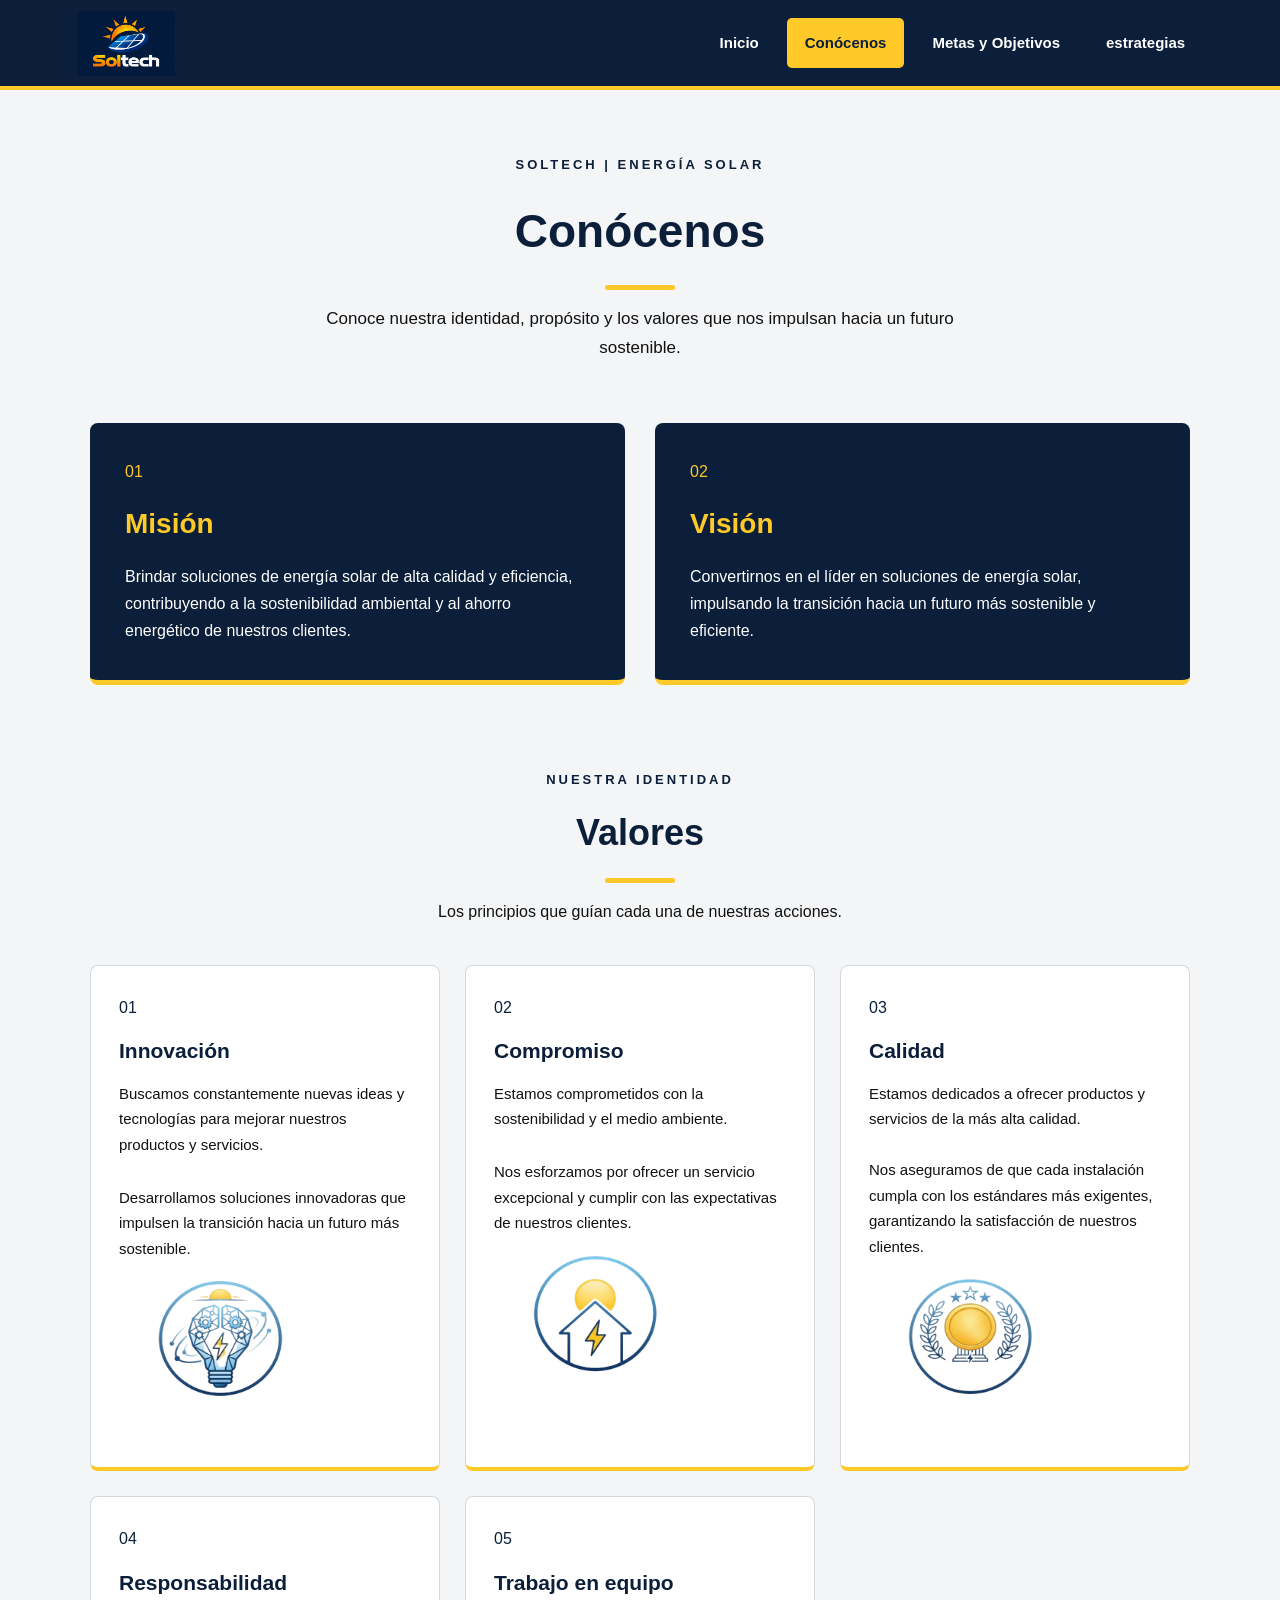
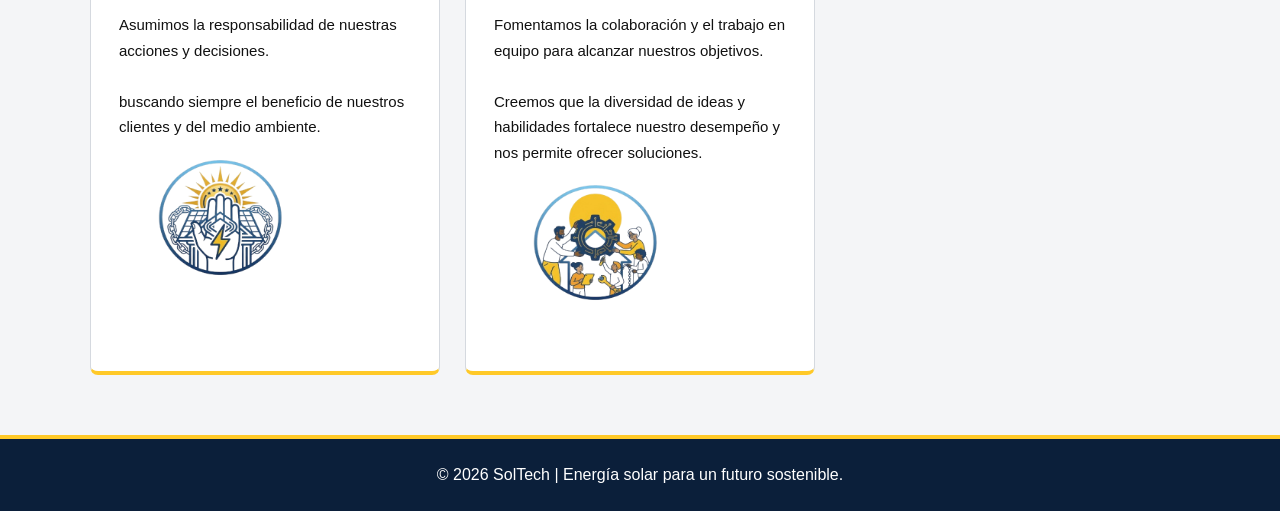
==== conocenos.html @ 7b95f1e0 "nuevas imagenes" ====
<!DOCTYPE html>
<html lang="es">

<head>
    <meta charset="UTF-8">
    <meta name="viewport" content="width=device-width, initial-scale=1.0">
    <title>SolTech | Conócenos</title>

    <link rel="stylesheet" href="conocenos.css">
</head>

<body>

    <!-- NAVEGACION -->
    <nav class="navbar">

        <a class="logo" href="inicio.html">
            <img src="img/Logo-Solari.png" alt="Logo SolTech">
        </a>

        <div class="nav-links">
            <a href="inicio.html">Inicio</a>
            <a href="conocenos.html" class="activo">Conócenos</a>
            <a href="metas-objetivos.html">Metas y Objetivos</a>
            <a href="estrategias.html">estrategias</a>
        </div>

    </nav>

    <!-- CONTENIDO -->
    <main class="contenido">

        <header class="encabezado">
            <span class="etiqueta">SOLTECH | ENERGÍA SOLAR</span>
            <h1>Conócenos</h1>
            <div class="linea"></div>

            <p>
                Conoce nuestra identidad, propósito y los valores
                que nos impulsan hacia un futuro sostenible.
            </p>
        </header>

        <!-- MISION Y VISION -->
        <section class="presentacion">

            <article class="bloque">
                <span class="numero">01</span>
                <h2>Misión</h2>

                <p>
                    Brindar soluciones de energía solar de alta calidad y eficiencia,
                    contribuyendo a la sostenibilidad ambiental y al ahorro energético
                    de nuestros clientes.
                </p>
            </article>

            <article class="bloque">
                <span class="numero">02</span>
                <h2>Visión</h2>

                <p>
                    Convertirnos en el líder en soluciones de energía solar,
                    impulsando la transición hacia un futuro más sostenible y eficiente.
                </p>
            </article>

        </section>

        <!-- VALORES -->
        <section class="seccion-valores">

            <header class="titulo-valores">
                <span class="etiqueta">NUESTRA IDENTIDAD</span>
                <h2>Valores</h2>
                <div class="linea"></div>

                <p>Los principios que guían cada una de nuestras acciones.</p>
            </header>

            <div class="valores-container">

                <article class="valor">
                    <span class="numero">01</span>
                    <h3>Innovación</h3>
                    <p>
                        Buscamos constantemente nuevas ideas y tecnologías
                        para mejorar nuestros productos y servicios.
                    </p>
                    <br>
                    <p>
                     Desarrollamos soluciones innovadoras que impulsen la transición hacia un futuro más sostenible.
                    </p>
                    <img src="img/innovacion.png" alt="Innovación" width="200px" height="170px">
                </article>

                <article class="valor">
                    <span class="numero">02</span>
                    <h3>Compromiso</h3>
                    <p>
                        Estamos comprometidos con la sostenibilidad
                        y el medio ambiente.
                    </p>
                    <br>
                    <p>
                        Nos esforzamos por ofrecer un servicio excepcional
                        y cumplir con las expectativas de nuestros clientes.
                    </p>
                    <img src="img/Gemini_Generated_Image_dfj1f4dfj1f4dfj1-removebg-preview.png" alt="Compromiso" width="200px" height="170px">
                </article>

                <article class="valor">
                    <span class="numero">03</span>
                    <h3>Calidad</h3>
                    <p>
                        Estamos dedicados a ofrecer productos y servicios
                        de la más alta calidad.
                        <br>
                        <br>
                        Nos aseguramos de que cada instalación cumpla con los estándares más exigentes,
                        garantizando la satisfacción de nuestros clientes.
                    </p>
                    <img src="img/calidad2.png" alt="Calidad" width="200px" height="170px">
                </article>

                <article class="valor">
                    <span class="numero">04</span>
                    <h3>Responsabilidad</h3>
                    <p>
                        Asumimos la responsabilidad de nuestras acciones y decisiones.
                        <br>
                        <br>
                        buscando siempre el beneficio de nuestros clientes
                        y del medio ambiente.
                    </p>
                    <img src="img/responsabilidad.png" alt="Responsabilidad" width="200px" height="170px">
                </article>

                <article class="valor">
                    <span class="numero">05</span>
                    <h3>Trabajo en equipo</h3>
                    <p>
                        Fomentamos la colaboración y el trabajo en equipo
                        para alcanzar nuestros objetivos.
                        <br>
                        <br>
                        Creemos que la diversidad de ideas y habilidades fortalece nuestro desempeño y nos permite ofrecer soluciones.
                    </p>
                    <img src="img/trabajo.png" alt="Trabajo en equipo" width="200px" height="170px">
                </article>

            </div>

        </section>

    </main>

    <!-- PIE DE PAGINA -->
    <footer class="footer">
        <p>© 2026 SolTech | Energía solar para un futuro sostenible.</p>
    </footer>

</body>
</html>
---- conocenos.css ----
/* COLORES */
:root {
    --azul: #0B1F3A;
    --amarillo: #FFC928;
    --negro: #111111;
    --blanco: #FFFFFF;
    --gris: #F4F5F7;
}

/* GENERAL */
* {
    margin: 0;
    padding: 0;
    box-sizing: border-box;
}

body {
    font-family: Arial, Helvetica, sans-serif;
    background: var(--gris);
    color: var(--negro);
    line-height: 1.7;
}

/* NAVEGACION */
.navbar {
    width: 100%;
    min-height: 90px;
    background: var(--azul);
    padding: 10px 6%;

    display: flex;
    align-items: center;
    justify-content: space-between;

    border-bottom: 4px solid var(--amarillo);
}

.logo {
    display: flex;
    align-items: center;
    flex-shrink: 0;
}

.logo img {
    height: 65px;
    width: auto;
    display: block;
}

.nav-links {
    display: flex;
    align-items: center;
    gap: 10px;
}

.nav-links a {
    display: block;
    color: var(--blanco);
    text-decoration: none;
    font-size: 15px;
    font-weight: bold;

    padding: 12px 18px;
    border-radius: 5px;
    white-space: nowrap;

    transition: background-color 0.2s, color 0.2s;
}

.nav-links a:hover,
.nav-links a.activo {
    background: var(--amarillo);
    color: var(--azul);
}

/* CONTENIDO */
.contenido {
    max-width: 1150px;
    margin: 0 auto;
    padding: 60px 25px;
}

/* ENCABEZADO */
.encabezado {
    text-align: center;
    margin-bottom: 60px;
}

.etiqueta {
    color: var(--azul);
    font-size: 13px;
    font-weight: bold;
    letter-spacing: 3px;
}

.encabezado h1 {
    font-size: 46px;
    color: var(--azul);
    font-weight: bold;
    margin: 15px 0;
}

.linea {
    width: 70px;
    height: 5px;
    background: var(--amarillo);
    margin: 15px auto;
    border-radius: 5px;
}

.encabezado p {
    max-width: 650px;
    margin: 0 auto;
    font-size: 17px;
}

/* MISION Y VISION */
.presentacion {
    display: grid;
    grid-template-columns: repeat(2, 1fr);
    gap: 30px;
}

.bloque {
    background: var(--azul);
    color: var(--blanco);
    padding: 35px;
    border-radius: 8px;
    border-bottom: 5px solid var(--amarillo);
}

.bloque .numero {
    color: var(--amarillo);
}

.bloque h2 {
    color: var(--amarillo);
    font-size: 28px;
    margin: 15px 0;
}

.bloque p {
    color: var(--blanco);
    font-size: 16px;
}

/* VALORES */
.seccion-valores {
    margin-top: 80px;
}

.titulo-valores {
    text-align: center;
    margin-bottom: 40px;
}

.titulo-valores h2 {
    color: var(--azul);
    font-size: 36px;
    margin: 10px 0;
}

.valores-container {
    display: grid;
    grid-template-columns: repeat(3, 1fr);
    gap: 25px;
}

.valor {
    background: var(--blanco);
    padding: 28px;
    border: 1px solid #D5D9DF;
    border-bottom: 4px solid var(--amarillo);
    border-radius: 8px;
    transition: background-color 0.2s;
}

.valor .numero {
    color: var(--azul);
}

.valor h3 {
    color: var(--azul);
    font-size: 21px;
    margin: 12px 0;
}

.valor p {
    color: var(--negro);
    font-size: 15px;
}

/* HOVER */
.valor:hover {
    background: var(--azul);
}

.valor:hover h3,
.valor:hover .numero {
    color: var(--amarillo);
}

.valor:hover p {
    color: var(--blanco);
}

/* FOOTER */
.footer {
    background: var(--azul);
    color: var(--blanco);
    text-align: center;
    padding: 22px;
    border-top: 4px solid var(--amarillo);
}

/* RESPONSIVE */
@media (max-width: 800px) {

    .navbar {
        flex-direction: column;
        gap: 10px;
        padding: 15px;
    }

    .nav-links {
        justify-content: center;
        flex-wrap: wrap;
    }

    .presentacion {
        grid-template-columns: 1fr;
    }

    .valores-container {
        grid-template-columns: repeat(2, 1fr);
    }
}

@media (max-width: 550px) {

    .valores-container {
        grid-template-columns: 1fr;
    }

    .encabezado h1 {
        font-size: 34px;
    }

    .contenido {
        padding: 35px 15px;
    }

    .nav-links a {
        padding: 9px 10px;
        font-size: 13px;
    }
}
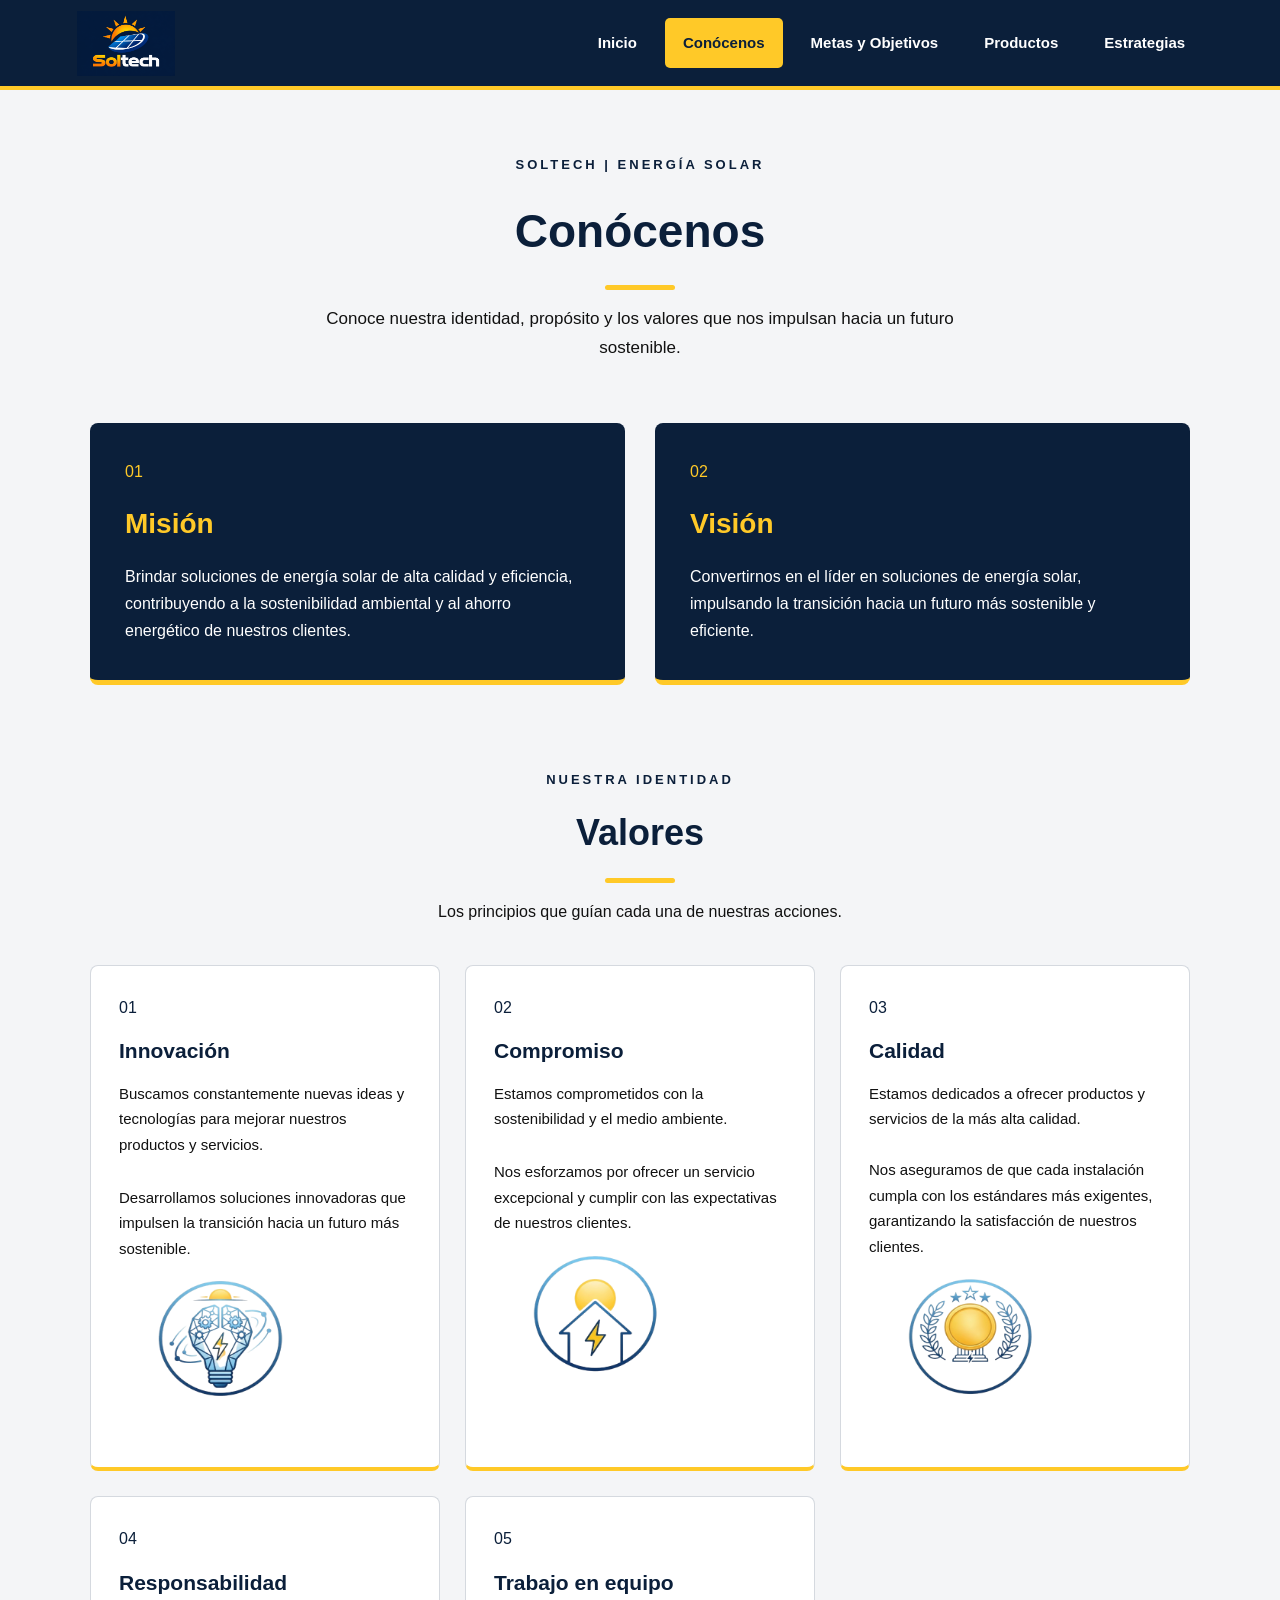
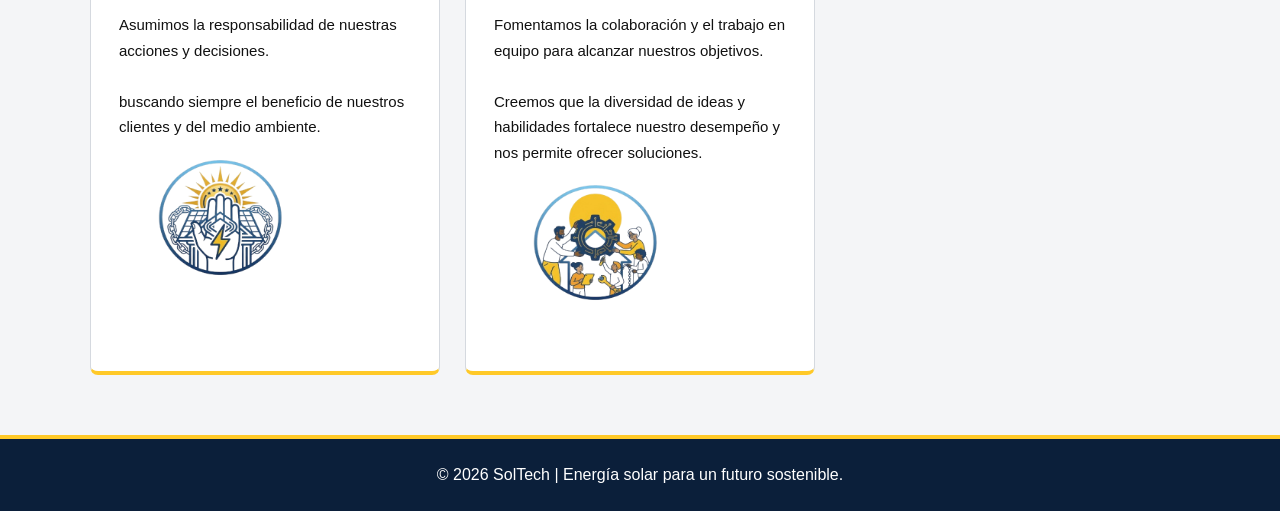
==== commit 1a0ca13f: "arreglos en el javascript" ====
--- a/conocenos.html
+++ b/conocenos.html
@@ -24,7 +24,8 @@
             <a href="inicio.html">Inicio</a>
             <a href="conocenos.html" class="activo">Conócenos</a>
             <a href="metas-objetivos.html">Metas y Objetivos</a>
-            <a href="estrategias.html">estrategias</a>
+            <a href="productos.html">Productos</a>
+            <a href="estrategias.html">Estrategias</a>
         </div>
 
     </nav>
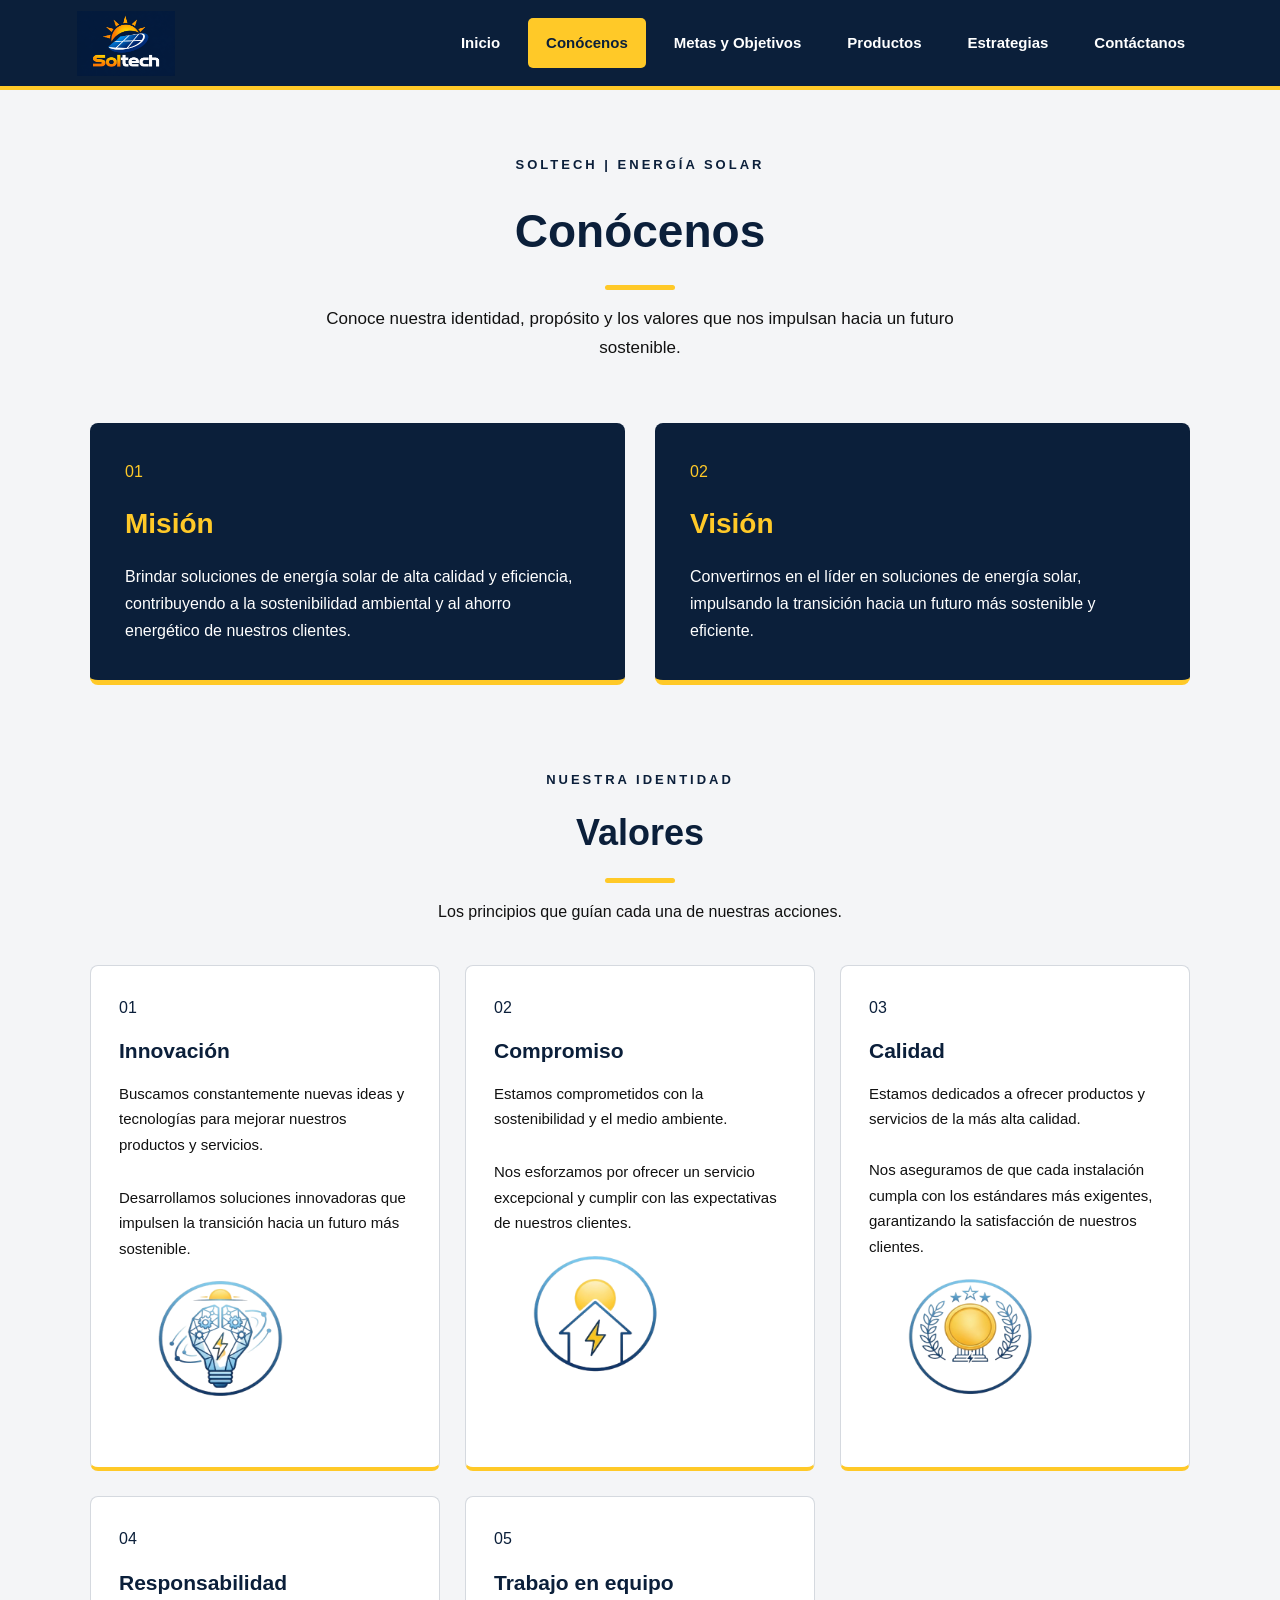
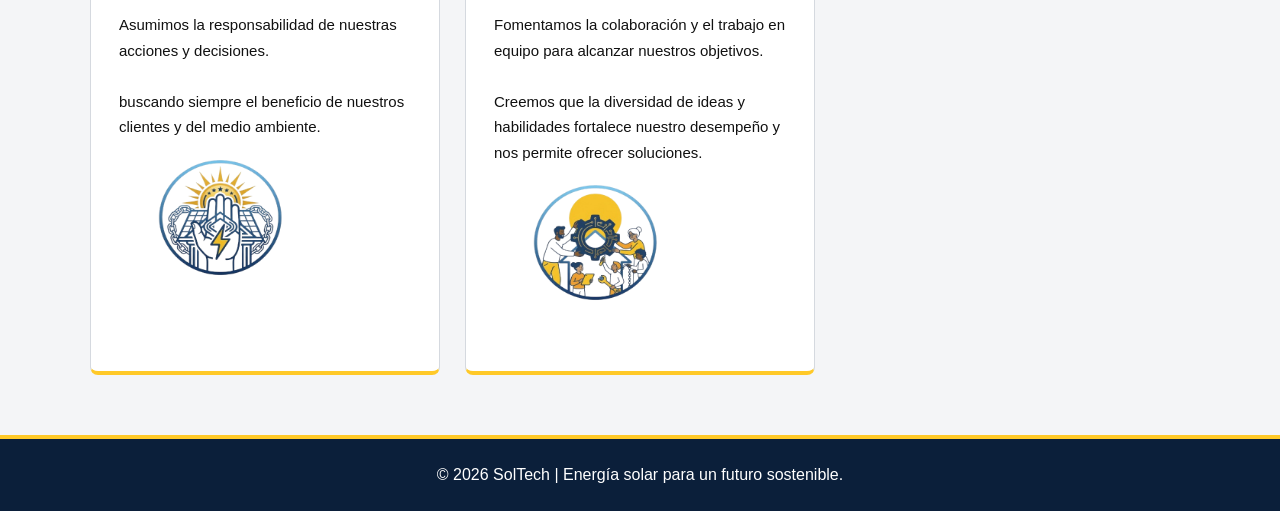
==== commit ce45ee53: "Integracion de contactanos en el navbar" ====
--- a/conocenos.html
+++ b/conocenos.html
@@ -26,6 +26,7 @@
             <a href="metas-objetivos.html">Metas y Objetivos</a>
             <a href="productos.html">Productos</a>
             <a href="estrategias.html">Estrategias</a>
+            <a href="contactanos.html">Contáctanos</a>
         </div>
 
     </nav>
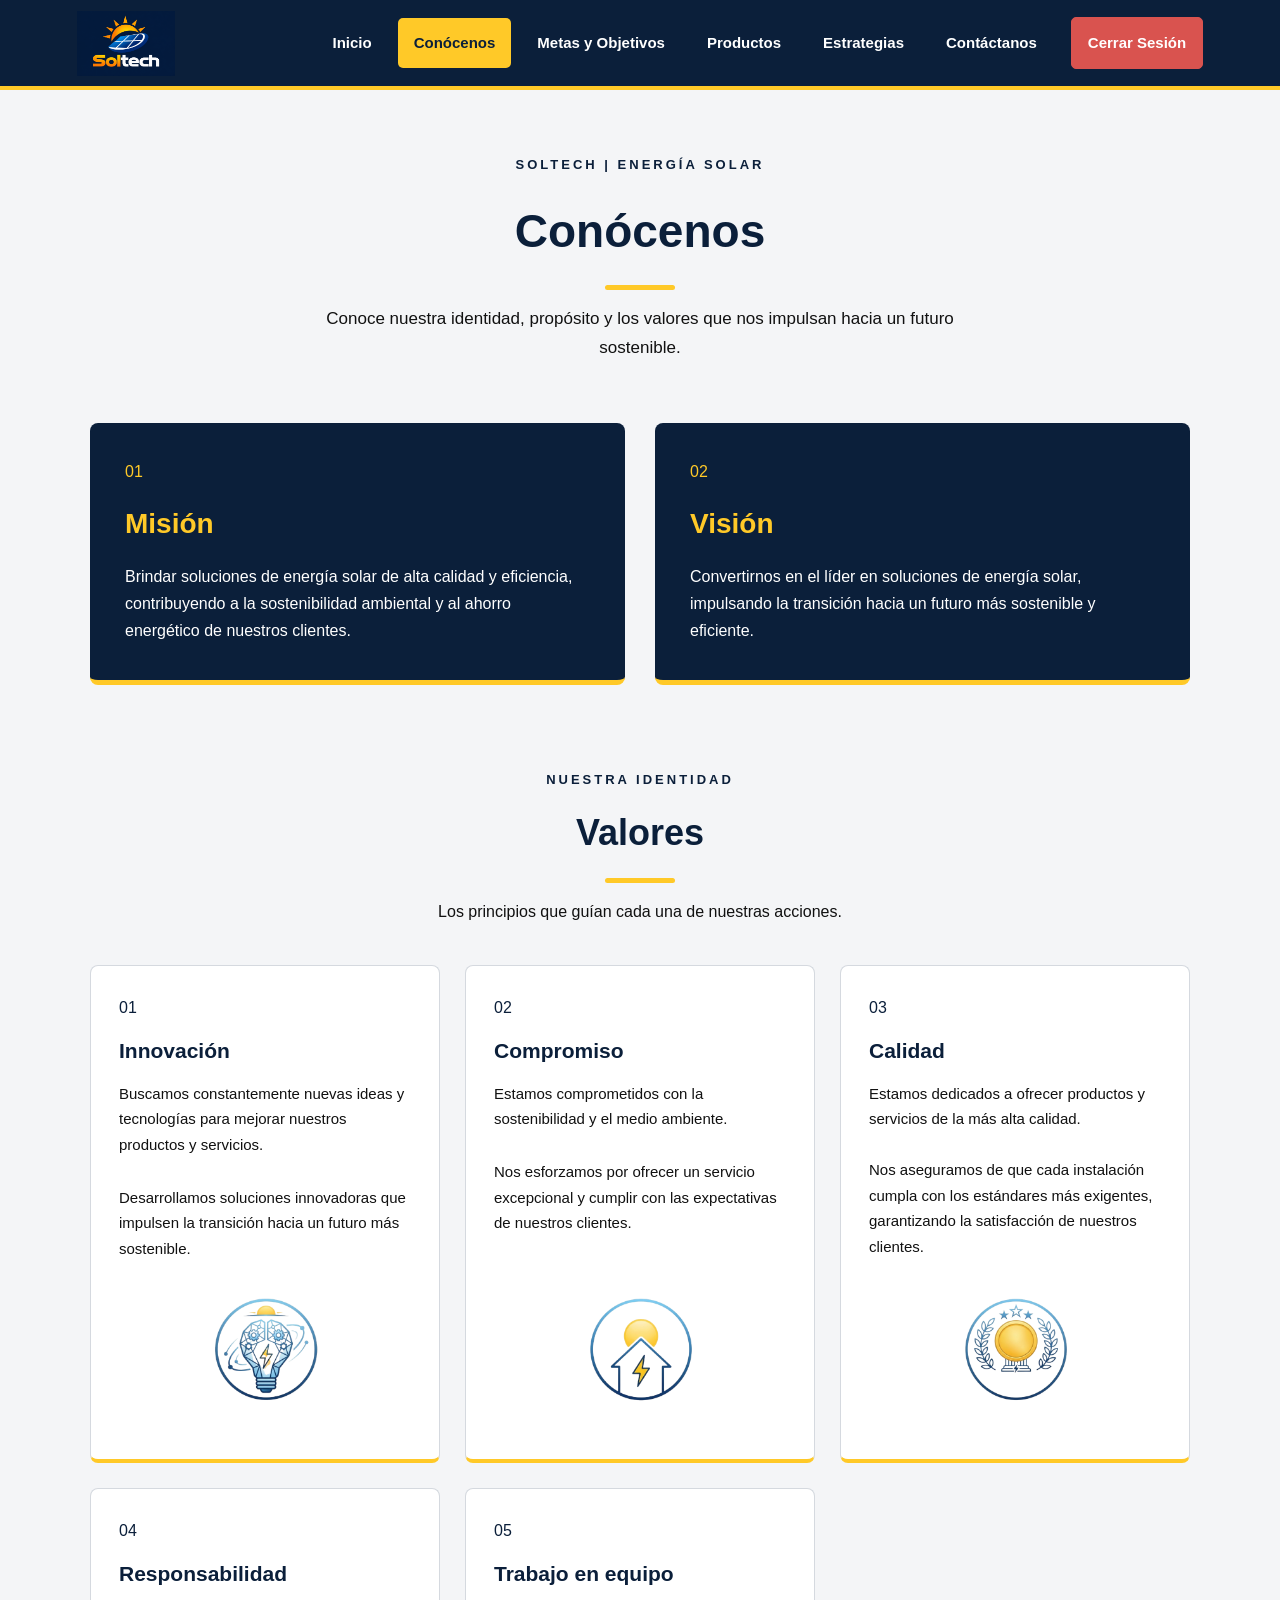
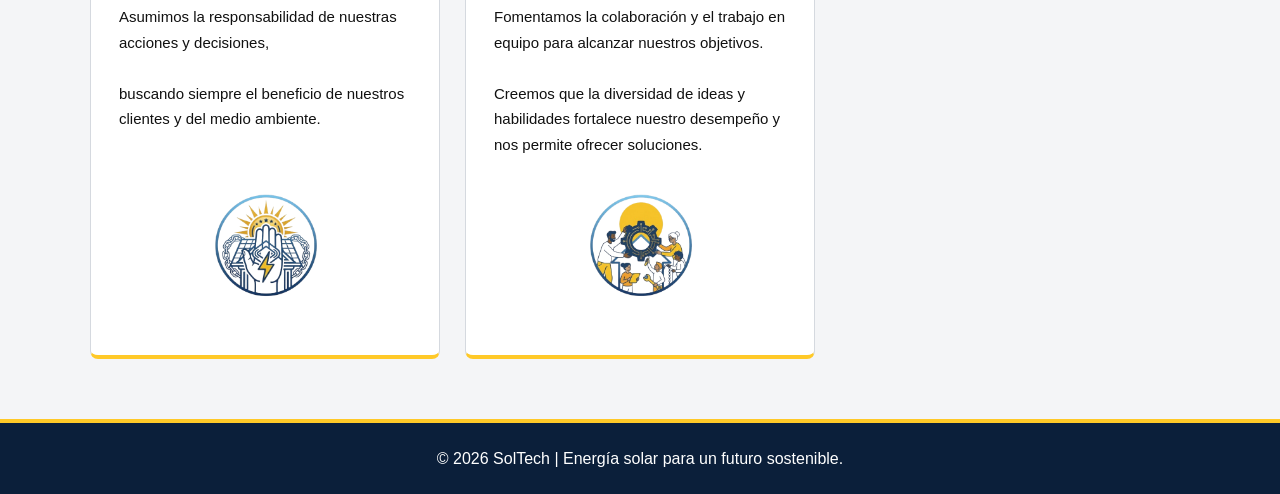
==== commit 7fed6c1e: "cambio de errores" ====
--- a/conocenos.html
+++ b/conocenos.html
@@ -1,5 +1,3 @@
-
-
 <!DOCTYPE html>
 <html lang="es">
 
@@ -7,13 +5,12 @@
     <meta charset="UTF-8">
     <meta name="viewport" content="width=device-width, initial-scale=1.0">
     <title>SolTech | Conócenos</title>
-
     <link rel="stylesheet" href="conocenos.css">
 </head>
 
 <body>
 
-    <!-- NAVEGACION -->
+    <!-- NAVEGACIÓN -->
     <nav class="navbar">
 
         <a class="logo" href="inicio.html">
@@ -27,6 +24,7 @@
             <a href="productos.html">Productos</a>
             <a href="estrategias.html">Estrategias</a>
             <a href="contactanos.html">Contáctanos</a>
+            <a href="index.html" class="btn-cerrar-sesion">Cerrar Sesión</a>
         </div>
 
     </nav>
@@ -45,7 +43,7 @@
             </p>
         </header>
 
-        <!-- MISION Y VISION -->
+        <!-- MISIÓN Y VISIÓN -->
         <section class="presentacion">
 
             <article class="bloque">
@@ -93,9 +91,9 @@
                     </p>
                     <br>
                     <p>
-                     Desarrollamos soluciones innovadoras que impulsen la transición hacia un futuro más sostenible.
+                        Desarrollamos soluciones innovadoras que impulsen la transición hacia un futuro más sostenible.
                     </p>
-                    <img src="img/innovacion.png" alt="Innovación" width="200px" height="170px">
+                    <img src="img/innovacion.png" alt="Innovación" width="200" height="170">
                 </article>
 
                 <article class="valor">
@@ -110,7 +108,7 @@
                         Nos esforzamos por ofrecer un servicio excepcional
                         y cumplir con las expectativas de nuestros clientes.
                     </p>
-                    <img src="img/Gemini_Generated_Image_dfj1f4dfj1f4dfj1-removebg-preview.png" alt="Compromiso" width="200px" height="170px">
+                    <img src="img/Gemini_Generated_Image_dfj1f4dfj1f4dfj1-removebg-preview.png" alt="Compromiso" width="200" height="170">
                 </article>
 
                 <article class="valor">
@@ -119,25 +117,23 @@
                     <p>
                         Estamos dedicados a ofrecer productos y servicios
                         de la más alta calidad.
-                        <br>
-                        <br>
+                        <br><br>
                         Nos aseguramos de que cada instalación cumpla con los estándares más exigentes,
                         garantizando la satisfacción de nuestros clientes.
                     </p>
-                    <img src="img/calidad2.png" alt="Calidad" width="200px" height="170px">
+                    <img src="img/calidad2.png" alt="Calidad" width="200" height="170">
                 </article>
 
                 <article class="valor">
                     <span class="numero">04</span>
                     <h3>Responsabilidad</h3>
                     <p>
-                        Asumimos la responsabilidad de nuestras acciones y decisiones.
-                        <br>
-                        <br>
+                        Asumimos la responsabilidad de nuestras acciones y decisiones,
+                        <br><br>
                         buscando siempre el beneficio de nuestros clientes
                         y del medio ambiente.
                     </p>
-                    <img src="img/responsabilidad.png" alt="Responsabilidad" width="200px" height="170px">
+                    <img src="img/responsabilidad.png" alt="Responsabilidad" width="200" height="170">
                 </article>
 
                 <article class="valor">
@@ -146,11 +142,10 @@
                     <p>
                         Fomentamos la colaboración y el trabajo en equipo
                         para alcanzar nuestros objetivos.
-                        <br>
-                        <br>
+                        <br><br>
                         Creemos que la diversidad de ideas y habilidades fortalece nuestro desempeño y nos permite ofrecer soluciones.
                     </p>
-                    <img src="img/trabajo.png" alt="Trabajo en equipo" width="200px" height="170px">
+                    <img src="img/trabajo.png" alt="Trabajo en equipo" width="200" height="170">
                 </article>
 
             </div>
@@ -159,10 +154,10 @@
 
     </main>
 
-    <!-- PIE DE PAGINA -->
+    <!-- PIE DE PÁGINA -->
     <footer class="footer">
         <p>© 2026 SolTech | Energía solar para un futuro sostenible.</p>
     </footer>
 
 </body>
-</html>
+</html>
--- a/conocenos.css
+++ b/conocenos.css
@@ -1,5 +1,4 @@
 
-/* COLORES */
 :root {
     --azul: #0B1F3A;
     --amarillo: #FFC928;
@@ -8,7 +7,7 @@
     --gris: #F4F5F7;
 }
 
-/* GENERAL */
+
 * {
     margin: 0;
     padding: 0;
@@ -20,19 +19,19 @@
     background: var(--gris);
     color: var(--negro);
     line-height: 1.7;
-}
-
-/* NAVEGACION */
+    overflow-x: hidden;
+}
+
+
 .navbar {
     width: 100%;
     min-height: 90px;
     background: var(--azul);
     padding: 10px 6%;
-
     display: flex;
     align-items: center;
     justify-content: space-between;
-
+    gap: 20px;
     border-bottom: 4px solid var(--amarillo);
 }
 
@@ -60,11 +59,9 @@
     text-decoration: none;
     font-size: 15px;
     font-weight: bold;
-
-    padding: 12px 18px;
+    padding: 12px 16px;
     border-radius: 5px;
     white-space: nowrap;
-
     transition: background-color 0.2s, color 0.2s;
 }
 
@@ -72,6 +69,19 @@
 .nav-links a.activo {
     background: var(--amarillo);
     color: var(--azul);
+}
+
+.nav-links a.btn-cerrar-sesion {
+    background-color: #d9534f;
+    color: var(--blanco);
+    border: 1px solid #d9534f;
+    margin-left: 8px;
+}
+
+.nav-links a.btn-cerrar-sesion:hover {
+    background-color: #b52b27;
+    border-color: #b52b27;
+    color: var(--blanco);
 }
 
 /* CONTENIDO */
@@ -115,7 +125,7 @@
     font-size: 17px;
 }
 
-/* MISION Y VISION */
+/* MISIÓN Y VISIÓN */
 .presentacion {
     display: grid;
     grid-template-columns: repeat(2, 1fr);
@@ -173,6 +183,8 @@
     border: 1px solid #D5D9DF;
     border-bottom: 4px solid var(--amarillo);
     border-radius: 8px;
+    display: flex;
+    flex-direction: column;
     transition: background-color 0.2s;
 }
 
@@ -191,6 +203,13 @@
     font-size: 15px;
 }
 
+.valor img {
+    display: block;
+    margin: auto auto 0 auto;
+    padding-top: 20px;
+    object-fit: contain;
+}
+
 /* HOVER */
 .valor:hover {
     background: var(--azul);
@@ -214,18 +233,28 @@
     border-top: 4px solid var(--amarillo);
 }
 
-/* RESPONSIVE */
-@media (max-width: 800px) {
+
+@media (max-width: 1050px) {
 
     .navbar {
         flex-direction: column;
-        gap: 10px;
-        padding: 15px;
+        gap: 14px;
+        padding: 16px 4%;
     }
 
     .nav-links {
         justify-content: center;
         flex-wrap: wrap;
+        gap: 8px;
+    }
+
+    .nav-links a {
+        font-size: 14px;
+        padding: 10px 14px;
+    }
+
+    .nav-links a.btn-cerrar-sesion {
+        margin-left: 0;
     }
 
     .presentacion {
@@ -236,6 +265,7 @@
         grid-template-columns: repeat(2, 1fr);
     }
 }
+
 
 @media (max-width: 550px) {
 
@@ -255,4 +285,4 @@
         padding: 9px 10px;
         font-size: 13px;
     }
-}
+}
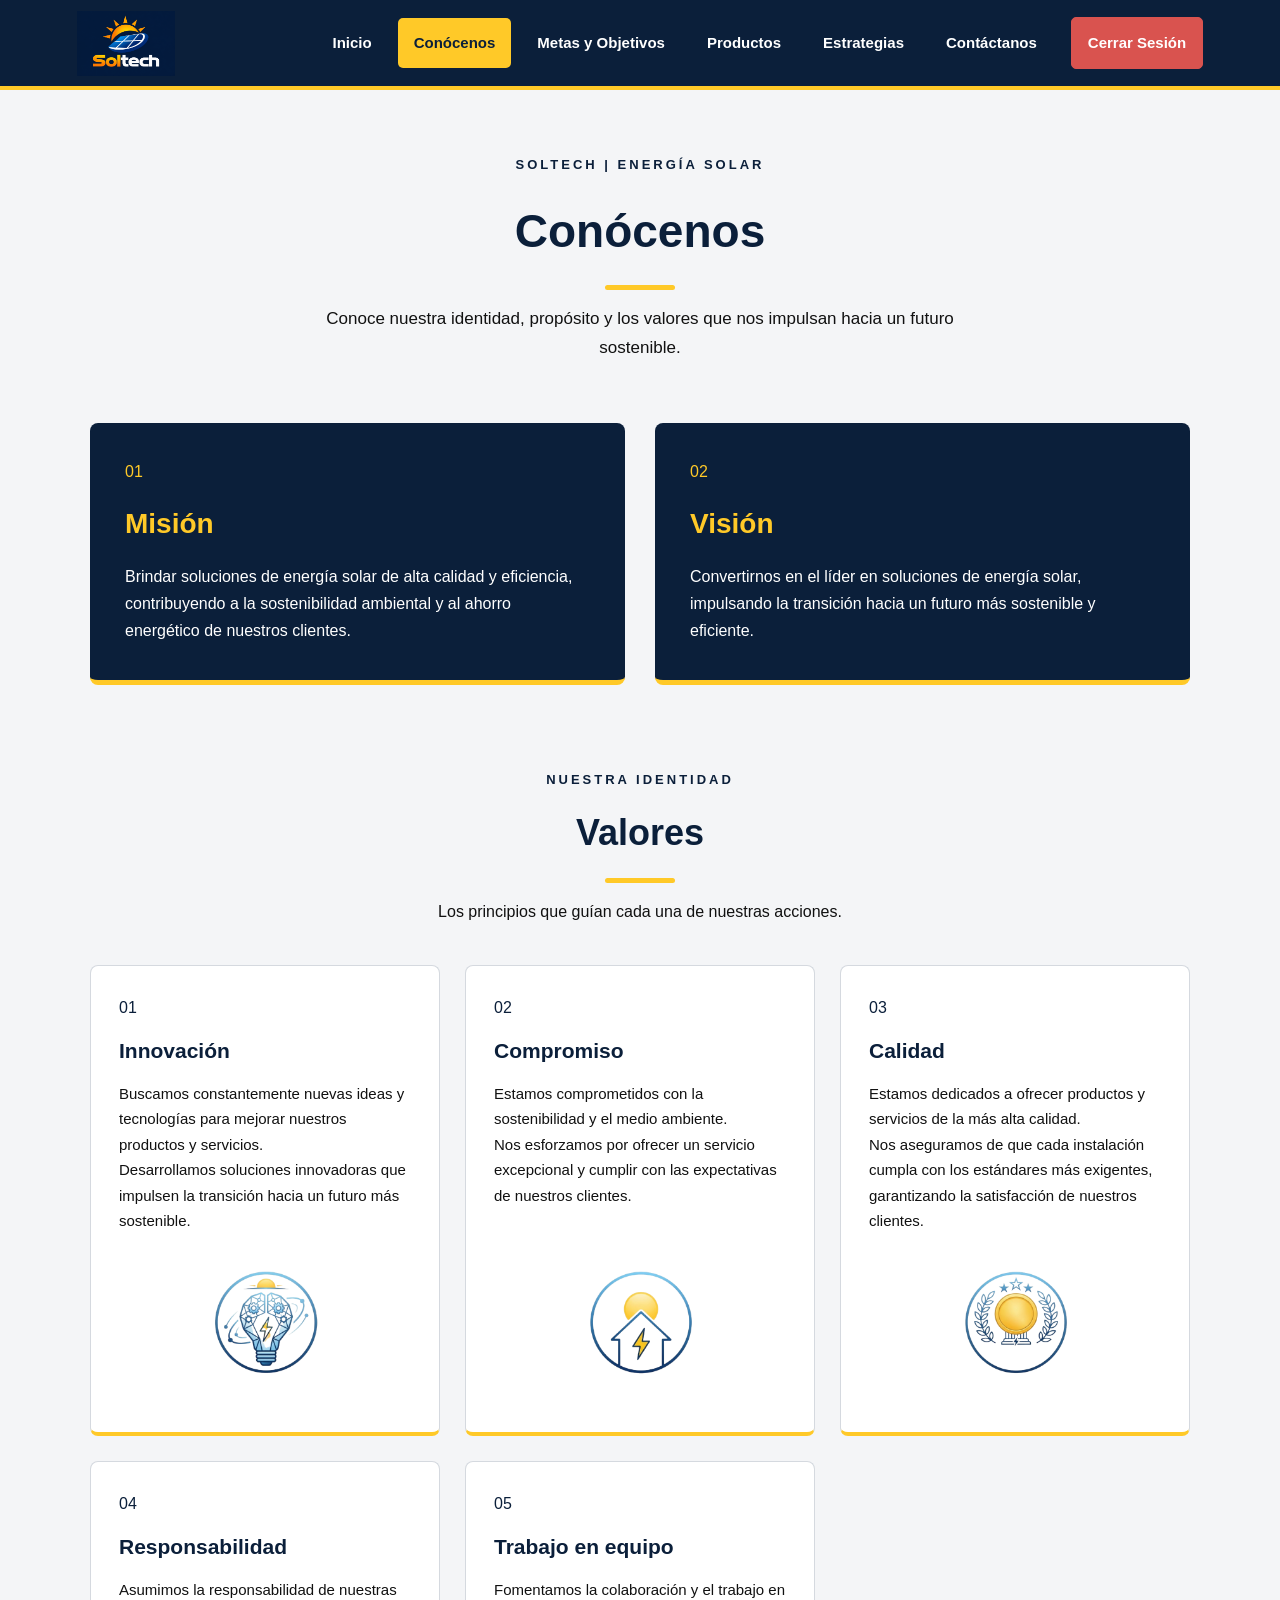
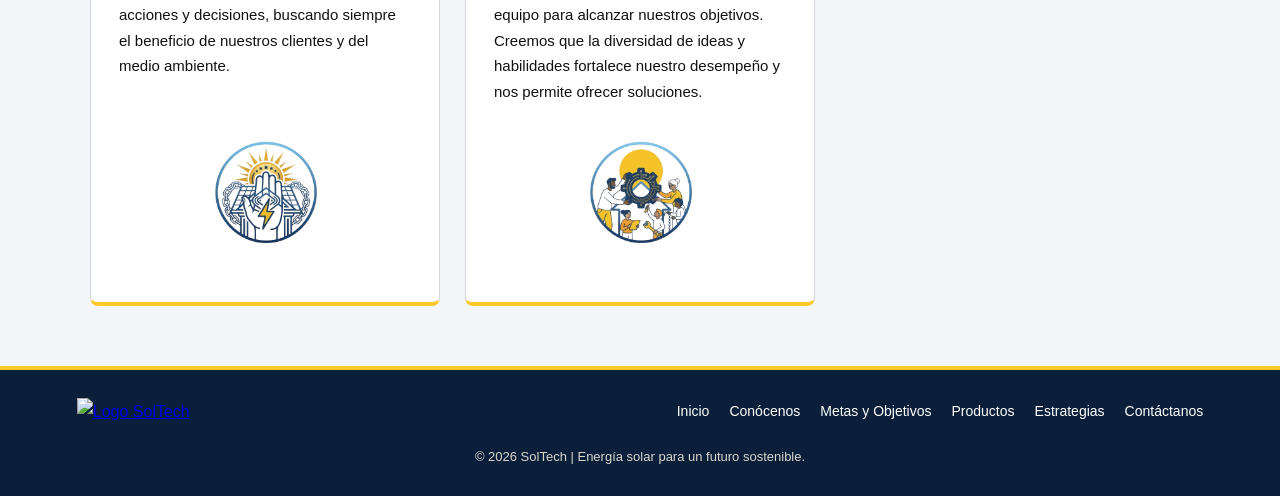
==== commit a52a2a8b: "cambios en toda la pagina" ====
--- a/conocenos.html
+++ b/conocenos.html
@@ -10,7 +10,7 @@
 
 <body>
 
-    <!-- NAVEGACIÓN -->
+    <!-- NAVEGACIÓN UNIFICADA -->
     <nav class="navbar">
 
         <a class="logo" href="inicio.html">
@@ -89,7 +89,6 @@
                         Buscamos constantemente nuevas ideas y tecnologías
                         para mejorar nuestros productos y servicios.
                     </p>
-                    <br>
                     <p>
                         Desarrollamos soluciones innovadoras que impulsen la transición hacia un futuro más sostenible.
                     </p>
@@ -103,7 +102,6 @@
                         Estamos comprometidos con la sostenibilidad
                         y el medio ambiente.
                     </p>
-                    <br>
                     <p>
                         Nos esforzamos por ofrecer un servicio excepcional
                         y cumplir con las expectativas de nuestros clientes.
@@ -117,7 +115,8 @@
                     <p>
                         Estamos dedicados a ofrecer productos y servicios
                         de la más alta calidad.
-                        <br><br>
+                    </p>
+                    <p>
                         Nos aseguramos de que cada instalación cumpla con los estándares más exigentes,
                         garantizando la satisfacción de nuestros clientes.
                     </p>
@@ -129,7 +128,6 @@
                     <h3>Responsabilidad</h3>
                     <p>
                         Asumimos la responsabilidad de nuestras acciones y decisiones,
-                        <br><br>
                         buscando siempre el beneficio de nuestros clientes
                         y del medio ambiente.
                     </p>
@@ -142,7 +140,8 @@
                     <p>
                         Fomentamos la colaboración y el trabajo en equipo
                         para alcanzar nuestros objetivos.
-                        <br><br>
+                    </p>
+                    <p>
                         Creemos que la diversidad de ideas y habilidades fortalece nuestro desempeño y nos permite ofrecer soluciones.
                     </p>
                     <img src="img/trabajo.png" alt="Trabajo en equipo" width="200" height="170">
@@ -154,9 +153,48 @@
 
     </main>
 
-    <!-- PIE DE PÁGINA -->
+    <script>
+        window.difyChatbotConfig = {
+            token: 'cLyvxLPdxic33GrJ',
+            baseUrl: 'https://udify.app',
+            inputs: {},
+            systemVariables: {},
+            userVariables: {
+                user_id: 'padre_' + Math.random().toString(36).substring(2, 9)
+            },
+        };
+    </script>
+    <script src="https://udify.app/embed.min.js" id="cLyvxLPdxic33GrJ" defer>
+    </script>
+    <style>
+        #dify-chatbot-bubble-button {
+            background-color: #1C64F2 !important;
+        }
+
+        #dify-chatbot-bubble-window {
+            width: 24rem !important;
+            height: 40rem !important;
+        }
+    </style>
+
+    <!-- PIE DE PÁGINA UNIFICADO -->
     <footer class="footer">
+
+        <a href="inicio.html" class="footer-logo">
+            <img src="img/Logo-Solari-fondo.png" alt="Logo SolTech">
+        </a>
+
+        <div class="footer-text">
+            <a href="inicio.html">Inicio</a>
+            <a href="conocenos.html">Conócenos</a>
+            <a href="metas-objetivos.html">Metas y Objetivos</a>
+            <a href="productos.html">Productos</a>
+            <a href="estrategias.html">Estrategias</a>
+            <a href="contactanos.html">Contáctanos</a>
+        </div>
+
         <p>© 2026 SolTech | Energía solar para un futuro sostenible.</p>
+
     </footer>
 
 </body>
--- a/conocenos.css
+++ b/conocenos.css
@@ -1,4 +1,3 @@
-
 :root {
     --azul: #0B1F3A;
     --amarillo: #FFC928;
@@ -7,7 +6,6 @@
     --gris: #F4F5F7;
 }
 
-
 * {
     margin: 0;
     padding: 0;
@@ -22,7 +20,7 @@
     overflow-x: hidden;
 }
 
-
+/* NAVEGACIÓN UNIFICADA */
 .navbar {
     width: 100%;
     min-height: 90px;
@@ -50,6 +48,7 @@
 .nav-links {
     display: flex;
     align-items: center;
+    flex-wrap: wrap;
     gap: 10px;
 }
 
@@ -224,16 +223,61 @@
     color: var(--blanco);
 }
 
-/* FOOTER */
+/* FOOTER UNIFICADO */
 .footer {
     background: var(--azul);
     color: var(--blanco);
+    padding: 28px 6%;
+    border-top: 4px solid var(--amarillo);
+    display: flex;
+    flex-wrap: wrap;
+    align-items: center;
+    justify-content: space-between;
+    gap: 20px;
+}
+
+.footer-logo {
+    display: flex;
+    align-items: center;
+    justify-content: center;
+    flex-shrink: 0;
+}
+
+.footer-logo img {
+    width: 120px;
+    max-width: 100%;
+    height: auto;
+    object-fit: contain;
+    display: block;
+}
+
+.footer-text {
+    display: flex;
+    flex-wrap: wrap;
+    align-items: center;
+    justify-content: center;
+    gap: 20px;
+}
+
+.footer-text a {
+    color: var(--blanco);
+    text-decoration: none;
+    font-size: 14px;
+    transition: color 0.2s;
+}
+
+.footer-text a:hover {
+    color: var(--amarillo);
+}
+
+.footer p {
+    width: 100%;
     text-align: center;
-    padding: 22px;
-    border-top: 4px solid var(--amarillo);
-}
-
-
+    font-size: 13px;
+    color: #DAD7CD;
+}
+
+/* TABLETS */
 @media (max-width: 1050px) {
 
     .navbar {
@@ -264,9 +308,13 @@
     .valores-container {
         grid-template-columns: repeat(2, 1fr);
     }
-}
-
-
+
+    .footer {
+        justify-content: center;
+    }
+}
+
+/* MÓVILES */
 @media (max-width: 550px) {
 
     .valores-container {
@@ -284,5 +332,16 @@
     .nav-links a {
         padding: 9px 10px;
         font-size: 13px;
+        white-space: normal;
+    }
+
+    .footer {
+        flex-direction: column;
+        text-align: center;
+    }
+
+    .footer-text {
+        flex-direction: column;
+        gap: 12px;
     }
 }
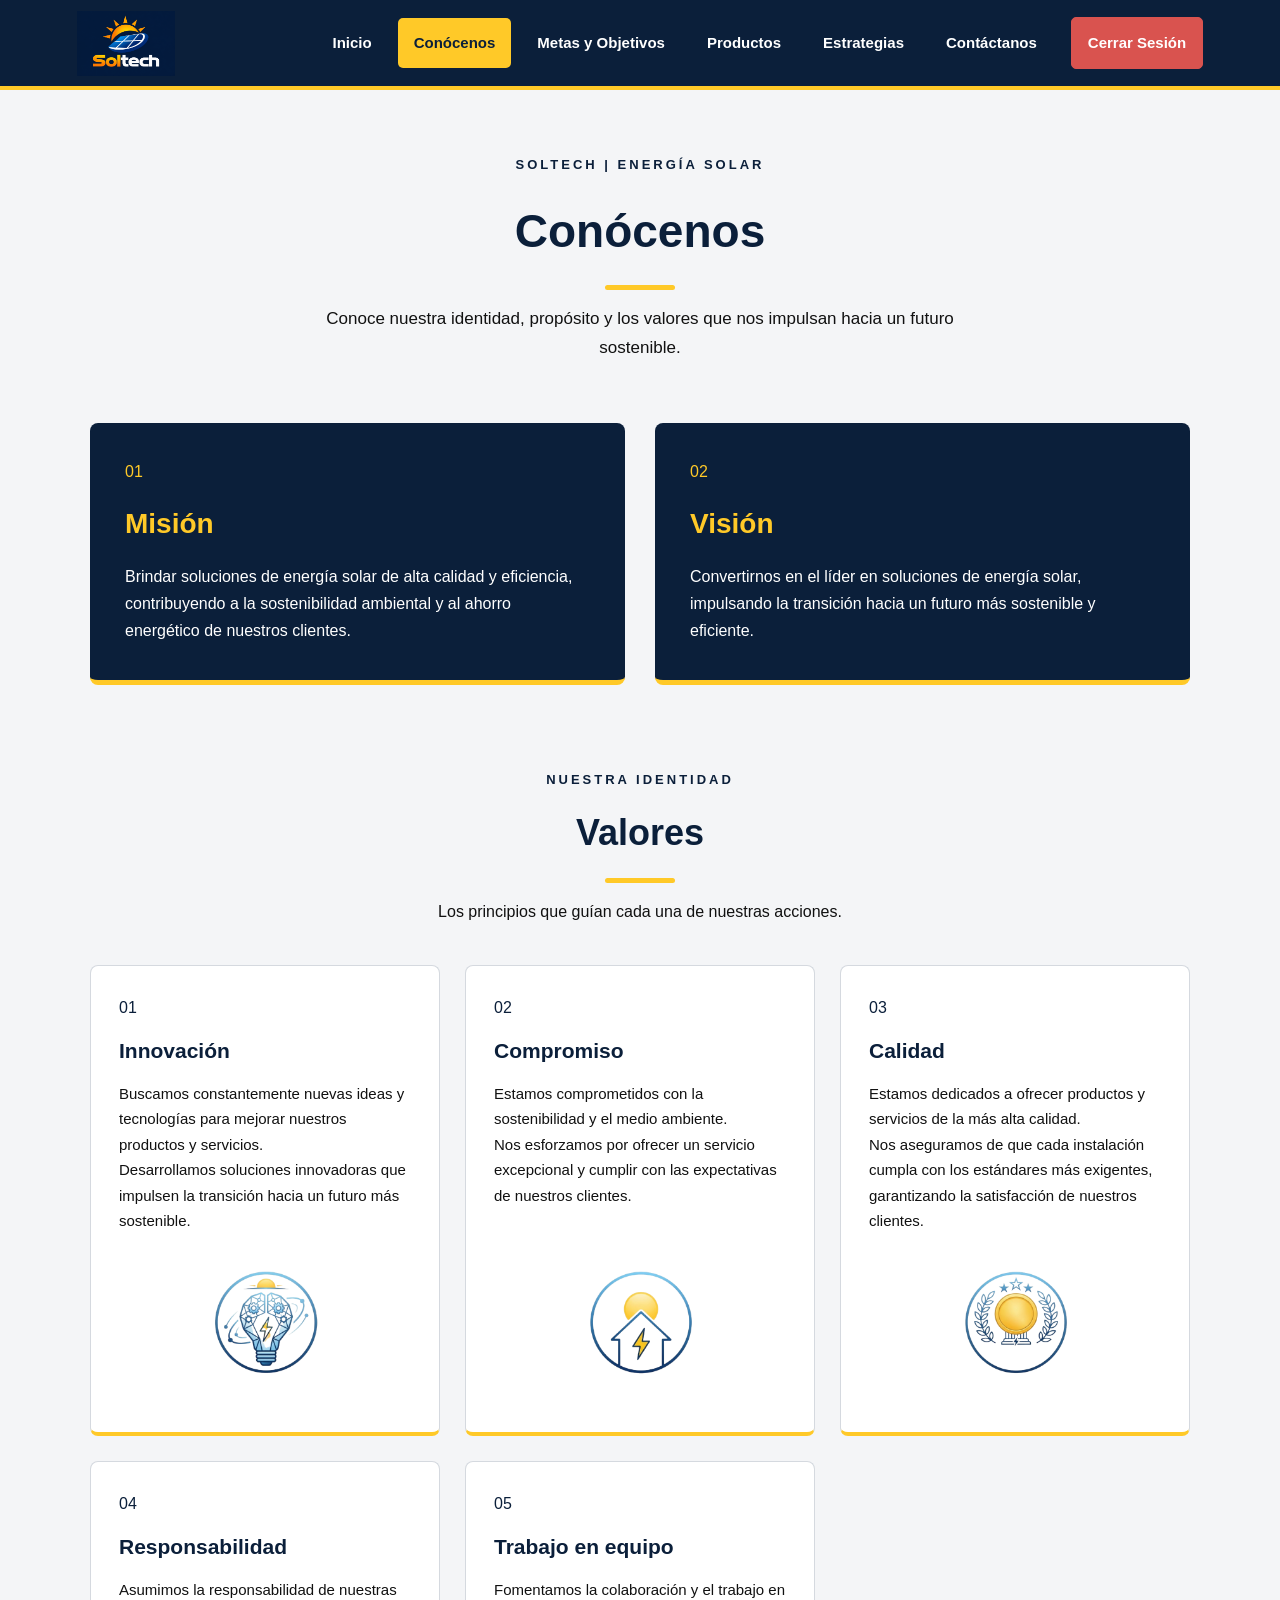
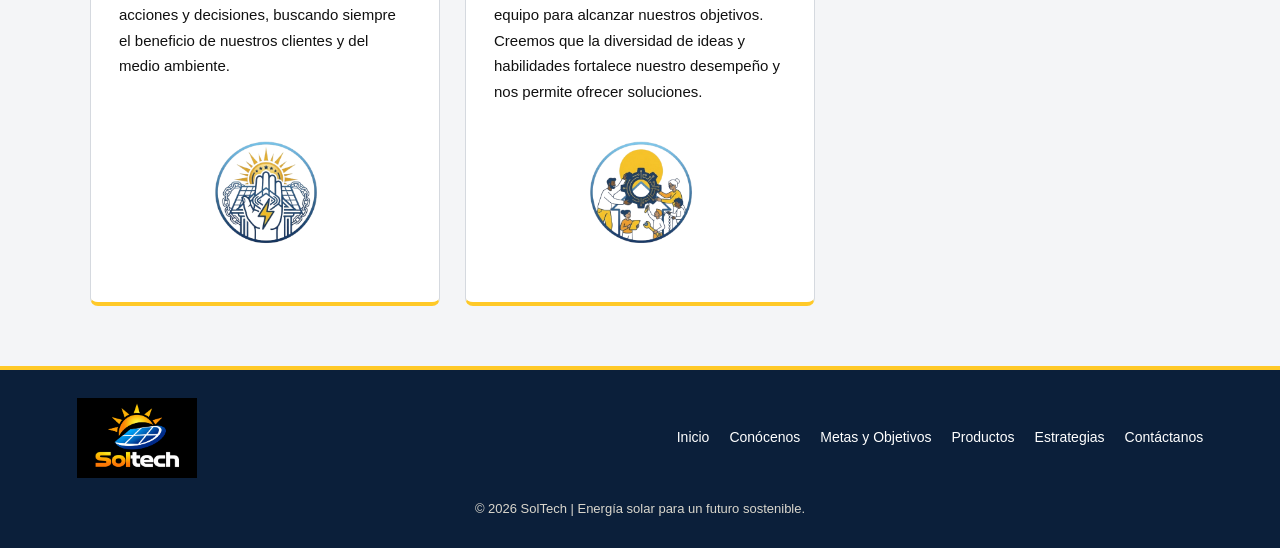
==== commit ea525565: "arreglo del logo" ====
--- a/conocenos.html
+++ b/conocenos.html
@@ -181,7 +181,7 @@
     <footer class="footer">
 
         <a href="inicio.html" class="footer-logo">
-            <img src="img/Logo-Solari-fondo.png" alt="Logo SolTech">
+            <img src="img/logo-Solari-fondo.png" alt="Logo SolTech">
         </a>
 
         <div class="footer-text">
